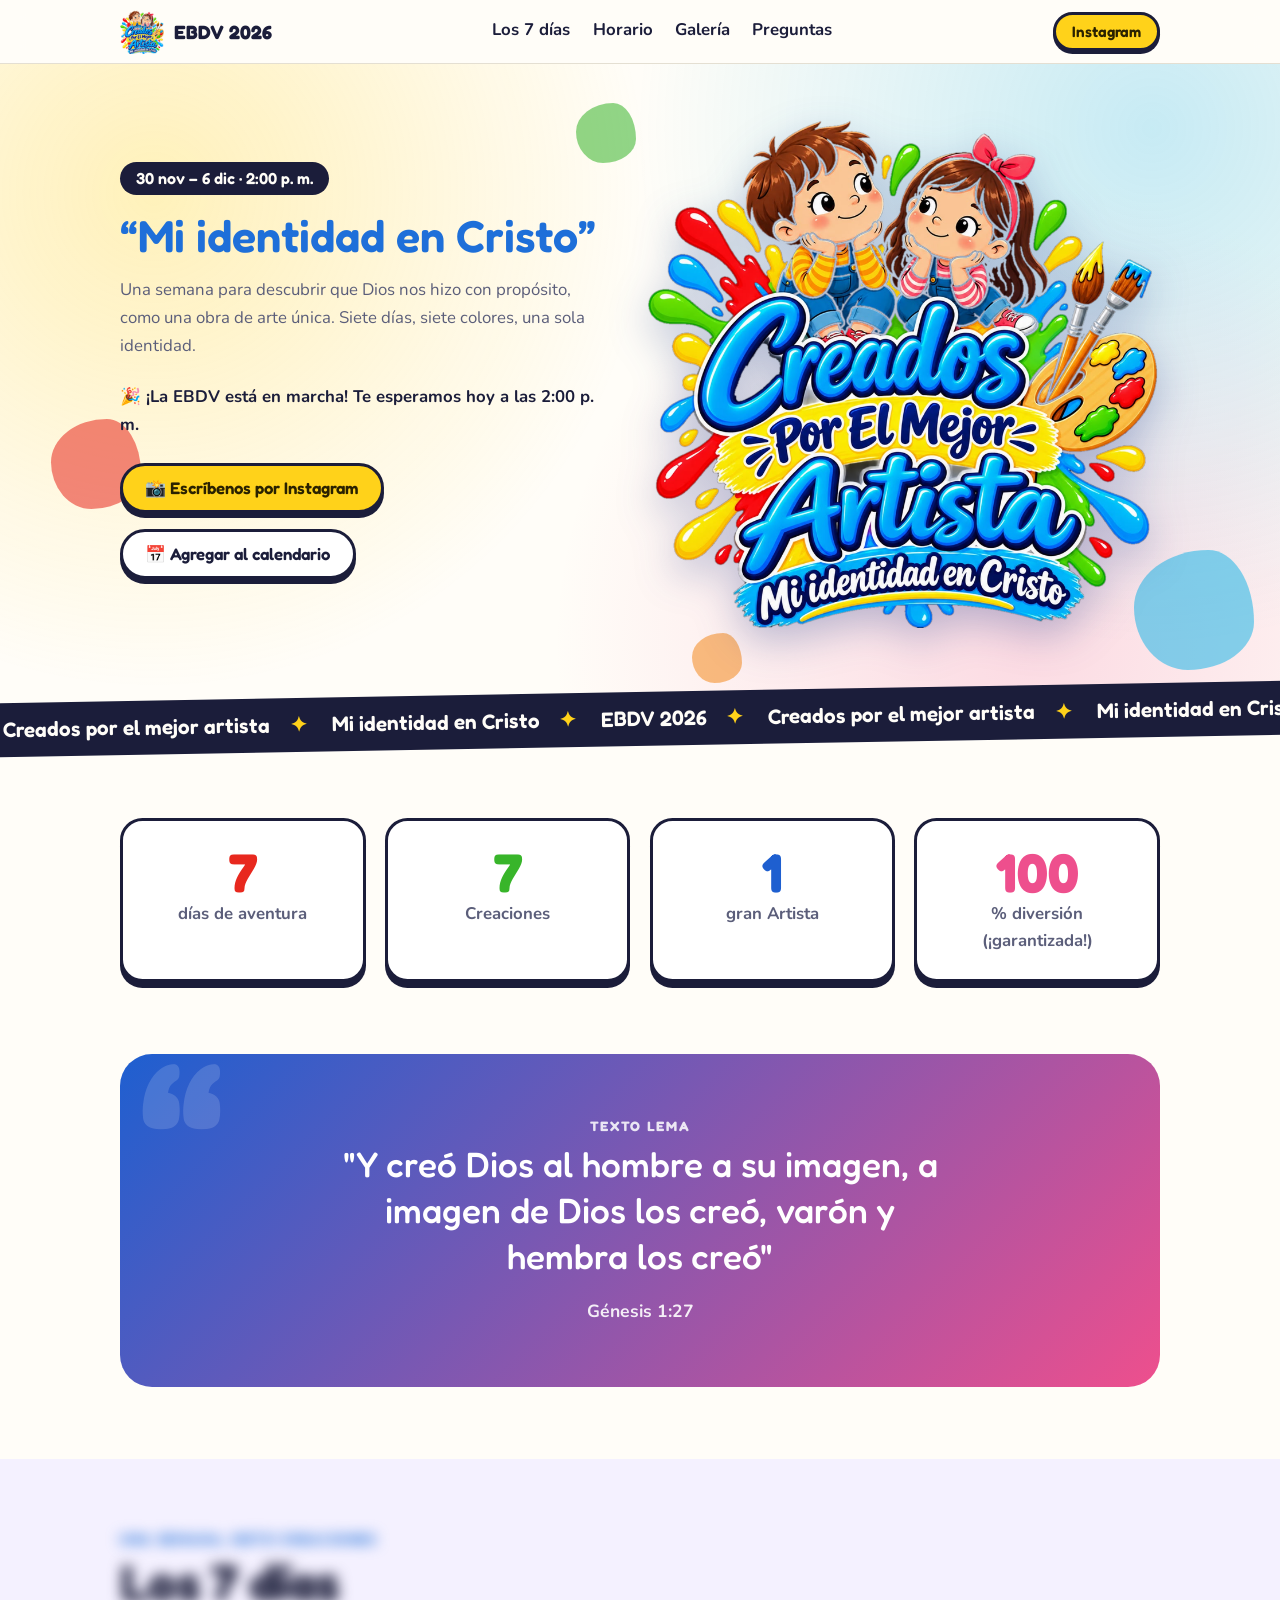
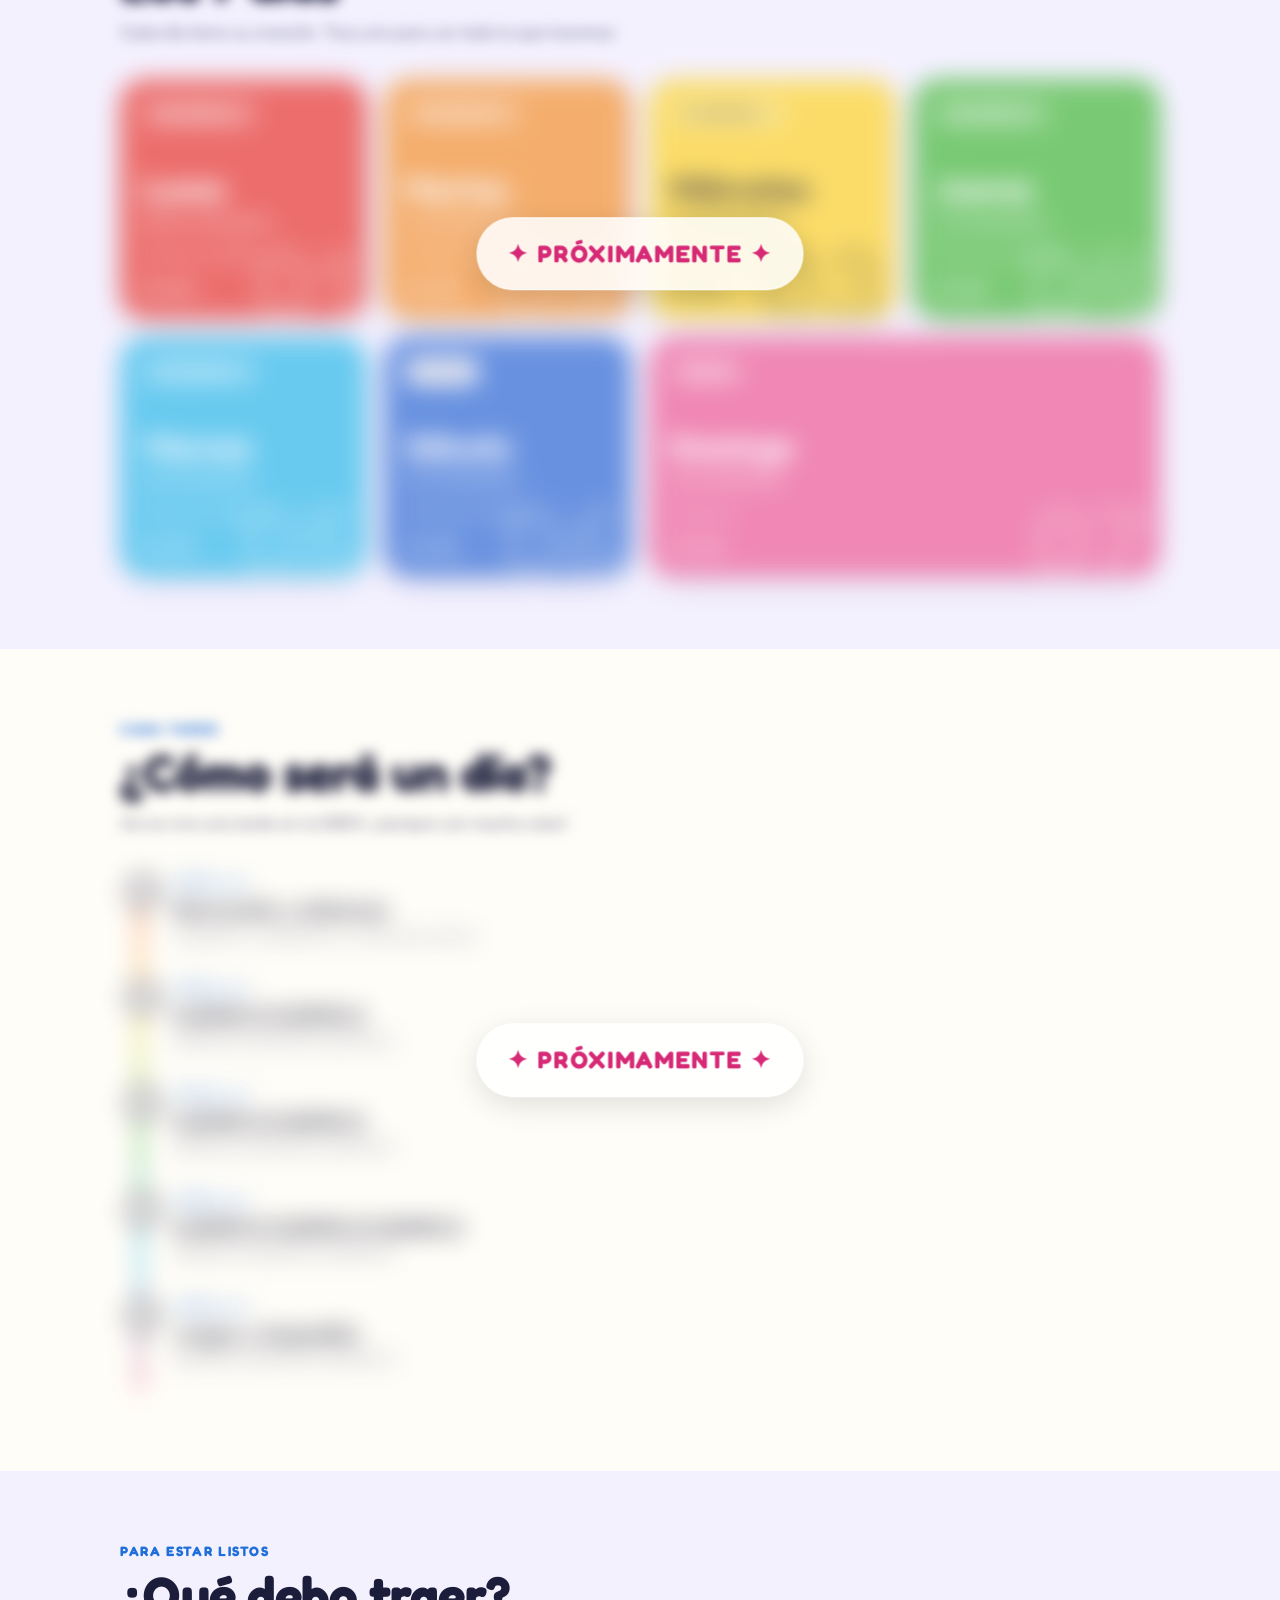
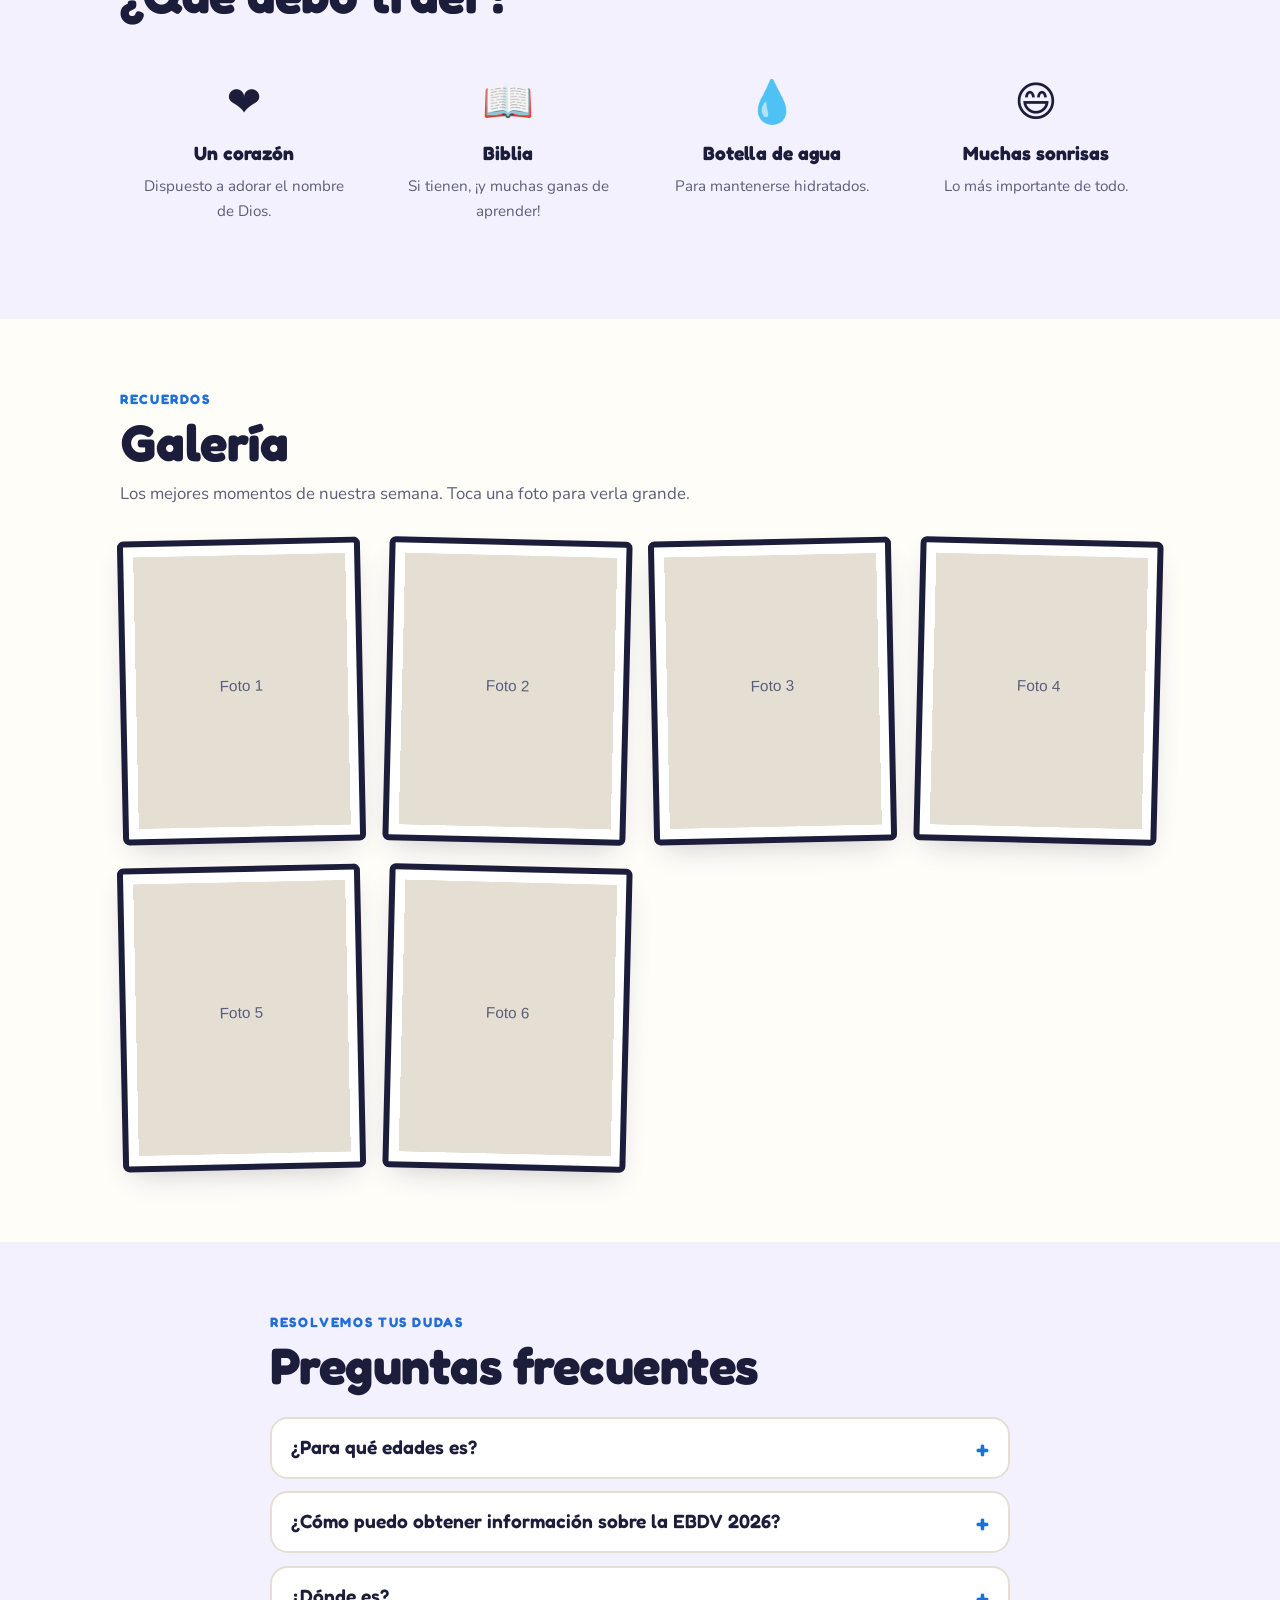
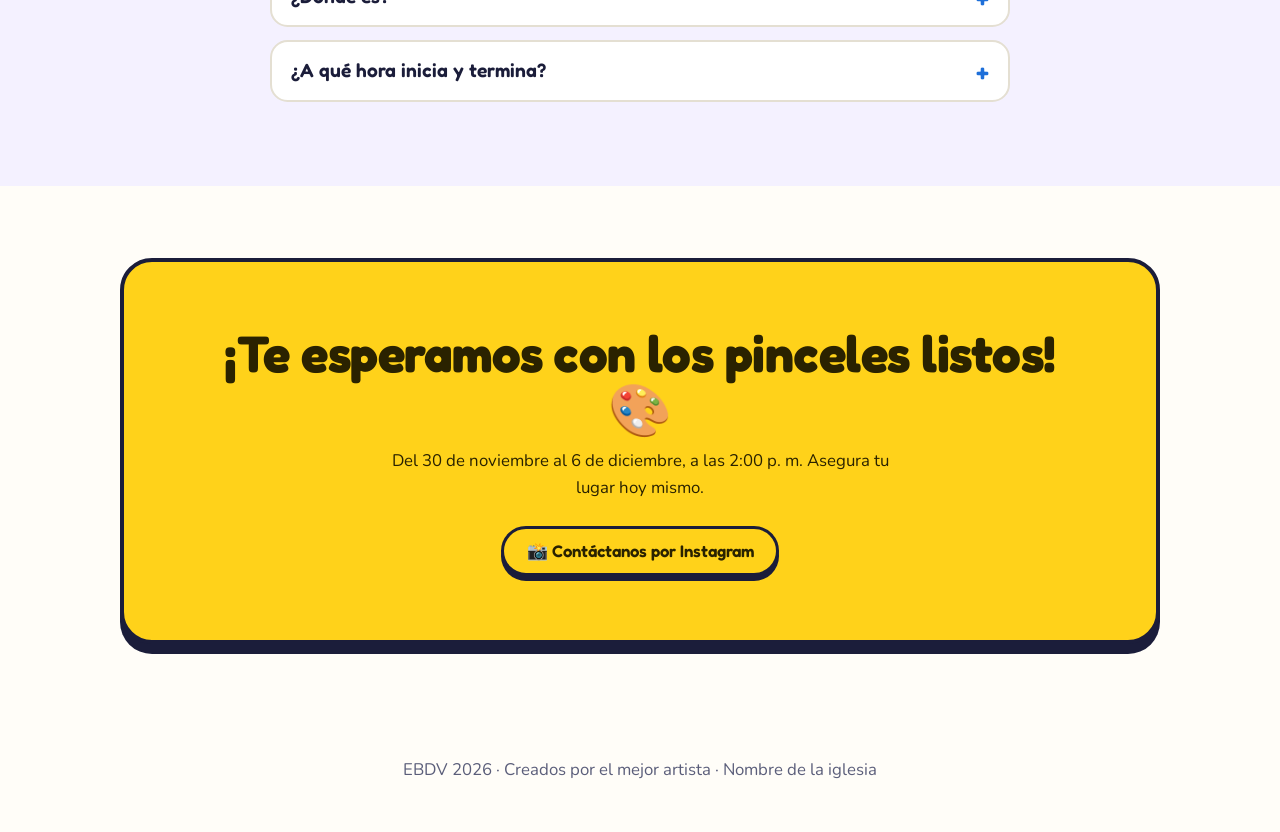
==== index.html @ cb13701d "Add files via upload" ====
<!DOCTYPE html>
<html lang="es">
<head>
<meta charset="utf-8">
<meta name="viewport" content="width=device-width, initial-scale=1">
<title>EBDV 2026 · Creados por el mejor artista · Mi identidad en Cristo</title>
<meta name="description" content="Escuela Bíblica de Vacaciones 2026: del 30 de noviembre al 6 de diciembre, a las 2:00 p. m. Mi identidad en Cristo.">
<meta property="og:title" content="EBDV 2026 · Creados por el mejor artista">
<meta property="og:image" content="imagenes/logo.png">
<link rel="icon" href="imagenes/favicon.png">

<link rel="preconnect" href="https://fonts.googleapis.com">
<link rel="stylesheet" href="https://fonts.googleapis.com/css2?family=Fredoka:wght@500;600;700&family=Nunito:wght@400;700;800&display=swap">
<link rel="stylesheet" href="css/styles.css">
</head>

<body>
<div id="progress"></div>

<header class="top">
  <div class="wrap">
    <a class="brand" href="#inicio">
      <img src="imagenes/favicon.png" alt="">
      EBDV 2026
    </a>

    <nav>
      <a href="#dias">Los 7 días</a>
      <a href="#horario">Horario</a>
      <a href="#galeria">Galería</a>
      <a href="#preguntas">Preguntas</a>
    </nav>

    <a class="btn sm ig"
       href="https://www.instagram.com/jovenes_jehova_jireh_pdc_?utm_source=ig_web_button_share_sheet&bqrl=ZDNlZDc0MzIxNw=="
       target="_blank"
       rel="noopener noreferrer">
       Instagram
    </a>
  </div>
</header>

<main id="inicio">

<section class="hero" style="padding-bottom:5rem">
  <i class="blob b1"></i>
  <i class="blob b2"></i>
  <i class="blob b3"></i>
  <i class="blob b4"></i>

  <div class="wrap hero-grid">
    <img class="logo"
         src="imagenes/logo.png"
         alt="Logo EBDV 2026: Creados por el mejor artista. Mi identidad en Cristo"
         width="520"
         height="520">

    <div>
      <span class="datechip">30 nov – 6 dic · 2:00 p. m.</span>

      <h1 class="solo-lectores">Creados por el mejor artista</h1>

      <p class="slogan">“Mi identidad en Cristo”</p>

      <p class="lead">
        Una semana para descubrir que Dios nos hizo con propósito,
        como una obra de arte única. Siete días, siete colores,
        una sola identidad.
      </p>

      <div class="cd" id="cd" aria-live="polite">
        <div class="box">
          <b data-u="d">0</b>
          <small>Días</small>
        </div>

        <div class="box">
          <b data-u="h">00</b>
          <small>Horas</small>
        </div>

        <div class="box">
          <b data-u="m">00</b>
          <small>Min</small>
        </div>

        <div class="box">
          <b data-u="s">00</b>
          <small>Seg</small>
        </div>

        <p id="cd-msg"></p>
      </div>

      <div class="cta">
        <a class="btn ig"
           href="https://www.instagram.com/jovenes_jehova_jireh_pdc_?utm_source=ig_web_button_share_sheet&bqrl=ZDNlZDc0MzIxNw=="
           target="_blank"
           rel="noopener noreferrer">
           📸 Escríbenos por Instagram
        </a>

        <button class="btn alt" id="btn-ics" type="button">
          📅 Agregar al calendario
        </button>
      </div>
    </div>
  </div>
</section>

<div class="ribbon" aria-hidden="true">
  <div>
    <span>Creados por el mejor artista</span><i>✦</i>
    <span>Mi identidad en Cristo</span><i>✦</i>
    <span>EBDV 2026</span><i>✦</i>
    <span>Creados por el mejor artista</span><i>✦</i>
    <span>Mi identidad en Cristo</span><i>✦</i>
    <span>EBDV 2026</span><i>✦</i>
    <span>Creados por el mejor artista</span><i>✦</i>
    <span>Mi identidad en Cristo</span><i>✦</i>
    <span>EBDV 2026</span><i>✦</i>
  </div>
</div>

<section>
  <div class="wrap">
    <div class="stats">
      <div class="stat rv">
        <b data-count="7">0</b>
        <span>días de aventura</span>
      </div>

      <div class="stat rv" style="--delay:80ms">
        <b data-count="7">0</b>
        <span>Creaciones</span>
      </div>

      <div class="stat rv" style="--delay:160ms">
        <b data-count="1">0</b>
        <span>gran Artista</span>
      </div>

      <div class="stat rv" style="--delay:240ms">
        <b data-count="100">0</b>
        <span>% diversión (¡garantizada!)</span>
      </div>
    </div>
  </div>
</section>

<section style="padding-top:0">
  <div class="wrap">
    <div class="verse rv">
      <p class="eyebrow" style="color:#fff;opacity:.85">Texto Lema</p>

      <blockquote>
        "Y creó Dios al hombre a su imagen, a imagen de Dios los creó,
        varón y hembra los creó"
      </blockquote>

      <cite>Génesis 1:27</cite>
    </div>
  </div>
</section>

<section id="dias" style="background:var(--bg2)">
  <div class="wrap">
    <p class="eyebrow">Una semana, siete creaciones</p>
    <h2>Los 7 días</h2>
    <p class="sub">
      Cada día tiene su creación. Toca uno para ver todo lo que haremos.
    </p>

    <div class="dgrid" id="dias-grid"></div>
  </div>
</section>

<section id="horario">
  <div class="wrap">
    <p class="eyebrow">Cada tarde</p>
    <h2>¿Cómo será un día?</h2>
    <p class="sub">
      Así se vive una tarde en la EBDV, ¡siempre con mucho color!
    </p>

    <ol class="timeline">
      <!-- EJEMPLO: cambia las horas y actividades por las reales -->

      <li class="rv">
        <time>2:00 p. m.</time>
        <b>Bienvenida y alabanza</b>
        <p>Llegamos, saludamos y cantamos juntos.</p>
      </li>

      <li class="rv">
        <time>2:30 p. m.</time>
        <b>EJEMPLO EJEMPLO</b>
        <p>EJEMPLO EJEMPLO EJEMPLO</p>
      </li>

      <li class="rv">
        <time>3:15 p. m.</time>
        <b>EJEMPLO EJEMPLO</b>
        <p>EJEMPLO EJEMPLO EJEMPLO</p>
      </li>

      <li class="rv">
        <time>3:45 p. m.</time>
        <b>EJEMPLO EJEMPLO EJEMPLO</b>
        <p>EJEMPLO EJEMPLO EJEMPLO</p>
      </li>

      <li class="rv">
        <time>4:30 p. m.</time>
        <b>Juegos y despedida</b>
        <p>EJEMPLO EJEMPLO EJEMPLO.</p>
      </li>
    </ol>
  </div>
</section>

<section style="background:var(--bg2)">
  <div class="wrap">
    <p class="eyebrow">Para estar listos</p>
    <h2>¿Qué debo traer?</h2>

    <div class="bring" style="margin-top:1.5rem">

<div class="rv">
  <em>❤️</em>
  <b>Un corazón</b>
  <p>Dispuesto a adorar el nombre de Dios.</p>
</div>


      <div class="rv" style="--delay:80ms">
        <em>📖</em>
        <b>Biblia</b>
        <p>Si tienen, ¡y muchas ganas de aprender!</p>
      </div>

      <div class="rv" style="--delay:160ms">
        <em>💧</em>
        <b>Botella de agua</b>
        <p>Para mantenerse hidratados.</p>
      </div>

      <div class="rv" style="--delay:240ms">
        <em>😄</em>
        <b>Muchas sonrisas</b>
        <p>Lo más importante de todo.</p>
      </div>
    </div>
  </div>
</section>

<section id="galeria">
  <div class="wrap">
    <p class="eyebrow">Recuerdos</p>
    <h2>Galería</h2>
    <p class="sub">
      Los mejores momentos de nuestra semana. Toca una foto para verla grande.
    </p>

    <div class="gallery">
      <figure class="frame">
        <img src="imagenes/foto1.svg" alt="Foto 1 de la EBDV">
      </figure>

      <figure class="frame">
        <img src="imagenes/foto2.svg" alt="Foto 2 de la EBDV">
      </figure>

      <figure class="frame">
        <img src="imagenes/foto3.svg" alt="Foto 3 de la EBDV">
      </figure>

      <figure class="frame">
        <img src="imagenes/foto4.svg" alt="Foto 4 de la EBDV">
      </figure>

      <figure class="frame">
        <img src="imagenes/foto5.svg" alt="Foto 5 de la EBDV">
      </figure>

      <figure class="frame">
        <img src="imagenes/foto6.svg" alt="Foto 6 de la EBDV">
      </figure>
    </div>
  </div>
</section>

<dialog id="lb">
  <img alt="">
</dialog>

<section id="preguntas" style="background:var(--bg2)">
  <div class="wrap" style="max-width:780px">
    <p class="eyebrow">Resolvemos tus dudas</p>
    <h2>Preguntas frecuentes</h2>

    <div style="margin-top:1.5rem">
      <details>
        <summary>¿Para qué edades es?</summary>
        <p>De 4 a 15 años.</p>
      </details>

      <details>
        <summary>¿Cómo puedo obtener información sobre la EBDV 2026?</summary>
        <p>
          Escríbenos a través de nuestro Instagram y con gusto
          resolveremos todas tus dudas.
        </p>
      </details>

      <details>
        <summary>¿Dónde es?</summary>
        <p>
          Sección Ñ Lote 25, Colonia El Milagro,
          Iglesia Puerta del Cielo.
        </p>
      </details>

      <details>
        <summary>¿A qué hora inicia y termina?</summary>
        <p>
          Iniciamos desde las 2:00 p. m. hasta las 5:00 p. m.,
          del lunes 30 de noviembre al domingo 6 de diciembre
          (con clausura el domingo).
        </p>
      </details>
    </div>
  </div>
</section>

<section>
  <div class="wrap">
    <div class="join rv">
      <h2>¡Te esperamos con los pinceles listos! 🎨</h2>

      <p>
        Del 30 de noviembre al 6 de diciembre, a las 2:00 p. m.
        Asegura tu lugar hoy mismo.
      </p>

      <div class="cta">
        <a class="btn ig"
           href="https://www.instagram.com/jovenes_jehova_jireh_pdc_?utm_source=ig_web_button_share_sheet&bqrl=ZDNlZDc0MzIxNw=="
           target="_blank"
           rel="noopener noreferrer">
           📸 Contáctanos por Instagram
        </a>
      </div>
    </div>
  </div>
</section>

</main>

<footer>
  <div class="wrap">
    EBDV 2026 · Creados por el mejor artista ·
    <span data-iglesia>Nombre de la iglesia</span>
  </div>
</footer>

<script src="js/config.js"></script>
<script src="js/main.js"></script>

</body>
</html>
---- css/styles.css ----
:root{--bg:#fffdf8;--bg2:#f4f1ff;--ink:#1b1d3a;--muted:#5b5e7a;--card:#fff;--line:#e4dfd2;--blue:#1e6fd9;
--c1:#e8281e;--c2:#f58a1f;--c3:#ffd21a;--c4:#38b52a;--c5:#1fb6e8;--c6:#1e5fd0;--c7:#ee4f8d;
--shadow:0 12px 30px -12px rgba(27,29,58,.25)}
@media (prefers-color-scheme:dark){:root{--bg:#12142b;--bg2:#1a1d3d;--ink:#f5f2ea;--muted:#b0b3d1;--card:#1e2142;--line:#33376b;--blue:#6aa7ff;--shadow:0 12px 30px -12px #000;color-scheme:dark}}
*{box-sizing:border-box}
html{scroll-behavior:smooth;scroll-padding-top:5rem}
body{margin:0;background:var(--bg);color:var(--ink);font:1.05rem/1.65 Nunito,system-ui,sans-serif;overflow-x:hidden}
h1,h2,h3{font-family:Fredoka,system-ui,sans-serif;line-height:1.08;margin:0}
a{color:inherit}
:focus-visible{outline:3px solid var(--ink);outline-offset:3px}
.wrap{max-width:1080px;margin:0 auto;padding:0 1.25rem}
.sr,.solo-lectores{position:absolute;width:1px;height:1px;overflow:hidden;clip:rect(0 0 0 0)}
section{padding:4.5rem 0}
h2{font-size:clamp(2rem,5.5vw,3.2rem);font-weight:700;letter-spacing:-.01em;margin-bottom:.6rem}
.sub{color:var(--muted);margin:0 0 2rem;max-width:60ch}
.eyebrow{font:700 .85rem Fredoka,sans-serif;letter-spacing:.12em;text-transform:uppercase;color:var(--blue);margin:0 0 .5rem}

/* Barra de progreso + cabecera */
#progress{position:fixed;inset:0 0 auto 0;height:5px;z-index:60;transform-origin:left;transform:scaleX(0);
background:linear-gradient(90deg,var(--c1),var(--c2),var(--c3),var(--c4),var(--c5),var(--c6),var(--c7))}
.top{position:sticky;top:0;z-index:50;background:color-mix(in srgb,var(--bg) 85%,transparent);backdrop-filter:blur(12px);border-bottom:1px solid var(--line)}
.top .wrap{display:flex;align-items:center;justify-content:space-between;gap:1rem;padding-top:.6rem;padding-bottom:.6rem}
.brand{display:flex;align-items:center;gap:.6rem;text-decoration:none;font:700 1.2rem Fredoka,sans-serif}
.brand img{width:44px;height:44px;object-fit:contain}
.top nav{display:flex;gap:1.4rem;font-weight:700}
.top nav a{text-decoration:none;padding:.2rem 0;border-bottom:3px solid transparent}
.top nav a:hover{border-color:var(--c3)}
.btn{display:inline-flex;align-items:center;gap:.5rem;font:600 1.05rem Fredoka,sans-serif;padding:.75rem 1.4rem;border-radius:999px;text-decoration:none;border:3px solid var(--ink);cursor:pointer;transition:transform .2s,box-shadow .2s;background:var(--c3);color:#2a2200;box-shadow:0 5px 0 var(--ink)}
.btn:hover{transform:translateY(-3px);box-shadow:0 8px 0 var(--ink)}
.btn:active{transform:translateY(3px);box-shadow:0 2px 0 var(--ink)}
.btn.alt{background:var(--card);color:var(--ink)}
.btn.wa{background:#25d366;color:#08331a}
.btn.sm{padding:.45rem 1rem;font-size:.95rem;box-shadow:0 3px 0 var(--ink)}

/* Portada */
.hero{position:relative;padding:3rem 0 4rem;overflow:hidden;background:
radial-gradient(circle at 12% 20%,color-mix(in srgb,var(--c3) 28%,transparent),transparent 40%),
radial-gradient(circle at 90% 10%,color-mix(in srgb,var(--c5) 25%,transparent),transparent 40%),
radial-gradient(circle at 80% 90%,color-mix(in srgb,var(--c7) 20%,transparent),transparent 40%)}
.blob{position:absolute;border-radius:62% 38% 55% 45%/48% 60% 40% 52%;opacity:.55;animation:float 9s ease-in-out infinite;z-index:0}
.b1{width:90px;height:90px;background:var(--c1);left:4%;top:55%}
.b2{width:60px;height:60px;background:var(--c4);left:45%;top:6%;animation-delay:-3s}
.b3{width:120px;height:120px;background:var(--c5);right:2%;bottom:6%;animation-delay:-5s}
.b4{width:50px;height:50px;background:var(--c2);right:42%;bottom:4%;animation-delay:-2s}
@keyframes float{50%{transform:translateY(-22px) rotate(12deg)}}
.hero-grid{position:relative;z-index:1;display:grid;grid-template-columns:1fr 1.05fr;gap:2rem;align-items:center}
.logo{width:100%;height:auto;order:2;animation:bob 6s ease-in-out infinite;filter:drop-shadow(0 14px 20px rgba(30,60,140,.3))}
@keyframes bob{50%{transform:translateY(-10px) rotate(-1deg)}}
.datechip{display:inline-block;background:var(--ink);color:var(--bg);font:600 1rem Fredoka,sans-serif;padding:.4rem 1rem;border-radius:999px;margin-bottom:1rem}
.slogan{font:600 clamp(1.8rem,5vw,2.8rem)/1.1 Fredoka,sans-serif;color:var(--blue);margin:0}
.lead{color:var(--muted);max-width:50ch;margin:1rem 0 1.5rem}
.cta{display:flex;gap:1rem;flex-wrap:wrap;margin-top:1.5rem}

/* Cuenta regresiva */
.cd{display:grid;grid-template-columns:repeat(4,minmax(0,5.2rem));gap:.7rem}
.cd .box{border-radius:1rem;padding:.7rem .2rem .5rem;text-align:center;color:#fff;box-shadow:var(--shadow)}
.cd .box:nth-child(1){background:var(--c1)}.cd .box:nth-child(2){background:var(--c2)}.cd .box:nth-child(3){background:var(--c4)}.cd .box:nth-child(4){background:var(--c6)}
.cd b{display:block;font:700 2.2rem/1 Fredoka,sans-serif}
.cd small{font-weight:700;font-size:.72rem;letter-spacing:.06em;text-transform:uppercase;opacity:.9}
.pop{animation:pop .35s}
@keyframes pop{40%{transform:scale(1.18)}}
.cd.fin .box{display:none}
.cd.fin{display:block}
#cd-msg{margin:.7rem 0 0;font-weight:700;grid-column:1/-1}

/* Cinta de colores */
.ribbon{background:var(--ink);color:var(--bg);overflow:hidden;white-space:nowrap;padding:.9rem 0;font:600 1.3rem Fredoka,sans-serif;transform:rotate(-1deg);margin:-1rem -1rem 0}
.ribbon div{display:inline-block;animation:slide 28s linear infinite}
.ribbon span{margin:0 1.2rem}.ribbon i{font-style:normal;color:var(--c3)}
@keyframes slide{to{transform:translateX(-50%)}}

/* Números */
.stats{display:grid;grid-template-columns:repeat(auto-fit,minmax(160px,1fr));gap:1.2rem;text-align:center}
.stat{background:var(--card);border:3px solid var(--ink);border-radius:1.4rem;padding:1.5rem 1rem;box-shadow:0 6px 0 var(--ink)}
.stat b{display:block;font:700 3.4rem/1 Fredoka,sans-serif}
.stat:nth-child(1) b{color:var(--c1)}.stat:nth-child(2) b{color:var(--c4)}.stat:nth-child(3) b{color:var(--c6)}.stat:nth-child(4) b{color:var(--c7)}
.stat span{color:var(--muted);font-weight:700}

/* Versículo */
.verse{background:linear-gradient(135deg,var(--c6),var(--c7));color:#fff;border-radius:2rem;padding:clamp(2rem,6vw,4rem);text-align:center;position:relative;overflow:hidden}
.verse::before{content:"“";position:absolute;left:1.2rem;top:-1.5rem;font:700 12rem/1 Fredoka,sans-serif;opacity:.15}
.verse blockquote{margin:0;font:500 clamp(1.4rem,3.6vw,2.2rem)/1.3 Fredoka,sans-serif;max-width:30ch;margin-inline:auto}
.verse cite{display:block;margin-top:1.2rem;font:700 1.1rem Nunito,sans-serif;font-style:normal;opacity:.9}

/* Tarjetas de días */
.dgrid{display:grid;grid-template-columns:repeat(4,1fr);gap:1.1rem}
.dcard{position:relative;display:flex;flex-direction:column;min-height:15rem;background:var(--dia);color:#fff;border-radius:1.6rem;padding:1.3rem;text-decoration:none;overflow:hidden;transition:transform .25s,box-shadow .25s;box-shadow:var(--shadow)}
.dcard.dark{color:#2a2200}
.dcard:hover{transform:translateY(-8px) rotate(-1deg);box-shadow:0 22px 34px -14px rgba(0,0,0,.4)}
.dcard:nth-child(7){grid-column:span 2}
.dnum{position:absolute;right:.6rem;bottom:-1.2rem;font:700 7rem/1 Fredoka,sans-serif;opacity:.18}
.chip{align-self:flex-start;background:rgba(255,255,255,.28);padding:.15rem .8rem;border-radius:999px;font-weight:700;font-size:.85rem}
.dcard.hoy .chip{background:#fff;color:#1b1d3a;animation:pulse 1.6s infinite}
@keyframes pulse{50%{box-shadow:0 0 0 8px rgba(255,255,255,.35)}}
.dcard h3{font-size:2rem;margin-top:auto}
.dfecha{margin:.1rem 0;font-weight:700;opacity:.95}
.dtema{margin:.2rem 0 .6rem;opacity:.9}
.ver{font:600 1rem Fredoka,sans-serif}

/* Horario */
.timeline{list-style:none;margin:0;padding:0;position:relative;max-width:700px}
.timeline::before{content:"";position:absolute;left:1.05rem;top:.5rem;bottom:.5rem;width:6px;border-radius:6px;background:linear-gradient(var(--c1),var(--c3),var(--c4),var(--c5),var(--c7))}
.timeline li{position:relative;padding:0 0 1.6rem 3.4rem}
.timeline li::before{content:"";position:absolute;left:.4rem;top:.35rem;width:1.5rem;height:1.5rem;border-radius:50%;background:var(--bg);border:5px solid var(--ink)}
.timeline b{font:700 1.3rem Fredoka,sans-serif;display:block}
.timeline time{color:var(--blue);font-weight:800}
.timeline p{margin:0;color:var(--muted)}

/* Qué traer */
.bring{display:grid;grid-template-columns:repeat(auto-fit,minmax(200px,1fr));gap:1rem}
.bring div{background:var(--bg2);border-radius:1.4rem;padding:1.4rem;text-align:center}
.bring em{font-size:2.6rem;font-style:normal;display:block}
.bring b{font-family:Fredoka,sans-serif;font-size:1.2rem}
.bring p{margin:.3rem 0 0;color:var(--muted);font-size:.95rem}

/* Galería */
.gallery{display:grid;grid-template-columns:repeat(auto-fill,minmax(230px,1fr));gap:1.4rem}
.frame{background:var(--card);border:6px solid var(--ink);border-radius:.4rem;padding:.6rem;aspect-ratio:4/5;display:flex;margin:0;box-shadow:var(--shadow);transition:transform .25s}
.frame img{width:100%;height:100%;object-fit:cover;display:block;cursor:zoom-in}
.frame:nth-child(even){transform:rotate(1.4deg)}.frame:nth-child(odd){transform:rotate(-1.2deg)}
.frame:hover{transform:rotate(0) scale(1.05)}
dialog{border:0;background:transparent;padding:0;max-width:92vw;max-height:92vh}
dialog::backdrop{background:rgba(10,10,30,.85)}
dialog img{max-width:92vw;max-height:88vh;border:8px solid #fff;border-radius:.4rem}

/* Preguntas */
details{background:var(--card);border:2px solid var(--line);border-radius:1.1rem;margin-bottom:.8rem;padding:0 1.2rem}
details[open]{border-color:var(--ink)}
summary{cursor:pointer;font:600 1.2rem Fredoka,sans-serif;padding:1rem 0;list-style:none;display:flex;justify-content:space-between;gap:1rem}
summary::after{content:"+";font-size:1.6rem;line-height:1;color:var(--blue)}
details[open] summary::after{content:"–"}
details p{margin:0 0 1rem;color:var(--muted)}

/* Cierre / inscripción */
.join{background:var(--c3);color:#2a2200;border-radius:2rem;padding:clamp(2rem,6vw,4rem);text-align:center;border:4px solid var(--ink);box-shadow:0 10px 0 var(--ink)}
.join h2{color:#2a2200}
.join .cta{justify-content:center}
.join p{max-width:50ch;margin:0 auto}
footer{padding:2.5rem 0 3rem;text-align:center;color:var(--muted)}

/* Página de cada día */
.dia-hero{background:var(--dia);color:#fff;padding:1.5rem 0 4rem;position:relative;overflow:hidden}
.dia-hero.dark{color:#2a2200}
.dia-hero::after{content:"";position:absolute;right:-60px;bottom:-80px;width:280px;height:280px;border-radius:62% 38% 55% 45%/48% 60% 40% 52%;background:rgba(255,255,255,.2);animation:float 9s ease-in-out infinite}
.dia-hero .wrap{position:relative;z-index:1}
.volver{display:inline-block;margin-bottom:1.5rem;font-weight:800;text-decoration:none;border-bottom:3px solid currentColor}
.dia-hero .num{margin:0 0 .4rem;font-weight:800;letter-spacing:.06em;text-transform:uppercase}
.dia-hero h1{font-size:clamp(2.6rem,9vw,5.5rem);font-weight:700;letter-spacing:-.02em}
.dia-hero .meta{display:flex;gap:.8rem;flex-wrap:wrap;align-items:center;margin:1rem 0}
.dia-hero .chip{background:rgba(255,255,255,.3);font-size:1rem}
.dia-hero .verso{margin:1rem 0 0;max-width:46ch;font:500 1.4rem/1.35 Fredoka,sans-serif}
.dots{display:flex;gap:.6rem;justify-content:center;padding:1.2rem 0}
.dots a{width:2.1rem;height:2.1rem;border-radius:50%;border:3px solid var(--ink);transition:transform .2s}
.dots a:hover{transform:scale(1.2)}
.dots a.on{transform:scale(1.35);box-shadow:0 0 0 4px var(--bg),0 0 0 7px var(--ink)}
.bloques{display:grid;grid-template-columns:repeat(auto-fit,minmax(290px,1fr));gap:1.3rem}
.bloque{background:var(--card);border:1px solid var(--line);border-top:10px solid var(--dia);border-radius:1.2rem;padding:1.5rem;box-shadow:var(--shadow)}
.bloque h3{font-size:1.5rem;margin-bottom:.5rem}
.bloque p{margin:0;color:var(--muted)}
.nav-dias{display:flex;justify-content:space-between;gap:1rem;flex-wrap:wrap;padding:1rem 0 3rem}

/* Animación al hacer scroll */
.rv{opacity:0;transform:translateY(30px);transition:opacity .7s var(--delay,0ms),transform .7s var(--delay,0ms)}
.rv.in{opacity:1;transform:none}
.dcard.rv.in:hover{transform:translateY(-8px) rotate(-1deg)}

@media(max-width:900px){.dgrid{grid-template-columns:repeat(2,1fr)}.dcard:nth-child(7){grid-column:span 2}}
@media(max-width:800px){.hero-grid{grid-template-columns:1fr}.logo{order:0;max-width:400px;margin:0 auto}.top nav{display:none}}
@media(max-width:480px){.dgrid{grid-template-columns:1fr}.dcard:nth-child(7){grid-column:auto}.dcard{min-height:12rem}.cd b{font-size:1.8rem}}
@media(prefers-reduced-motion:reduce){*,*::before,*::after{animation:none!important;transition:none!important;scroll-behavior:auto!important}.rv{opacity:1;transform:none}}
.nav-dias a{font:600 1.05rem Fredoka,sans-serif;padding:.8rem 1.3rem;border:3px solid var(--ink);border-radius:999px;text-decoration:none;display:inline-block;transition:background .2s,color .2s}
.nav-dias a:hover{background:var(--ink);color:var(--bg)}


/* =====================================
   SECCIONES CON EFECTO BLUR / BLOQUEADO
===================================== */

/* Los 7 días */
#dias .dgrid {
  filter: blur(12px);
  opacity: .65;
  pointer-events: none;
  user-select: none;
}

/* Cada tarde */
#horario .timeline {
  filter: blur(12px);
  opacity: .65;
  pointer-events: none;
  user-select: none;
}

/* Texto y contenido de las secciones */
#dias .eyebrow,
#dias h2,
#dias .sub,
#horario .eyebrow,
#horario h2,
#horario .sub {
  filter: blur(7px);
}

/* Mensaje visual de contenido próximamente */
#dias .wrap,
#horario .wrap {
  position: relative;
}

/* =====================================
   FIN DEL EFECTO BLUR
===================================== */

/* =====================================
   CONTENIDO PRÓXIMAMENTE
===================================== */

#dias .wrap,
#horario .wrap {
  position: relative;
}

/* Ocultar visualmente los títulos originales */
#dias .eyebrow,
#dias h2,
#dias .sub,
#horario .eyebrow,
#horario h2,
#horario .sub {
  filter: blur(7px);
}

/* Capa de próximamente */
#dias .wrap::after,
#horario .wrap::after {
  content: "✦ PRÓXIMAMENTE ✦";
  position: absolute;
  top: 50%;
  left: 50%;
  transform: translate(-50%, -50%);
  z-index: 10;

  padding: 16px 30px;
  border-radius: 50px;

  background: rgba(255, 255, 255, .85);
  backdrop-filter: blur(12px);
  -webkit-backdrop-filter: blur(12px);

  border: 1px solid rgba(255, 255, 255, .7);
  box-shadow: 0 8px 30px rgba(0, 0, 0, .12);

  color: #d62976;
  font-family: 'Fredoka', sans-serif;
  font-size: clamp(16px, 3vw, 24px);
  font-weight: 700;
  letter-spacing: 2px;
  white-space: nowrap;

  pointer-events: none;
}

/* Mantener el contenido bloqueado */
#dias .dgrid,
#horario .timeline {
  filter: blur(12px);
  opacity: .65;
  pointer-events: none;
  user-select: none;
}
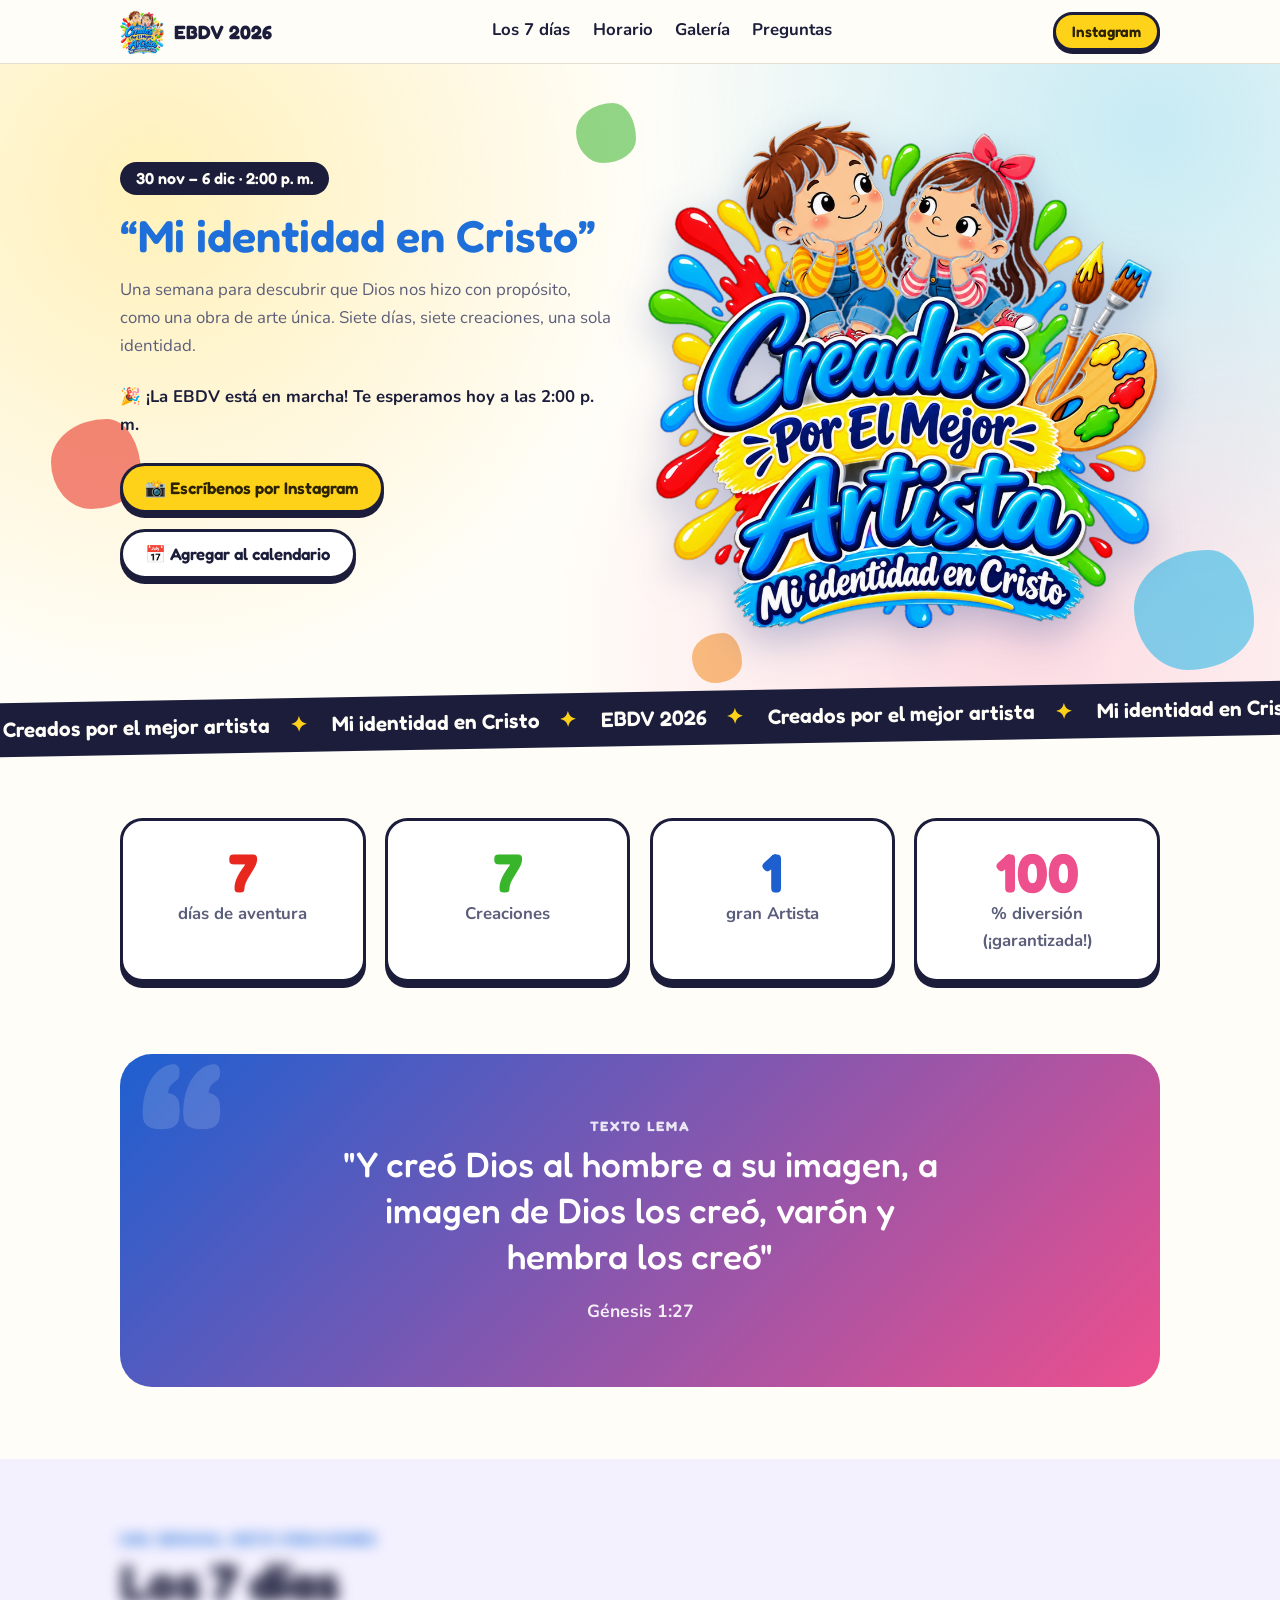
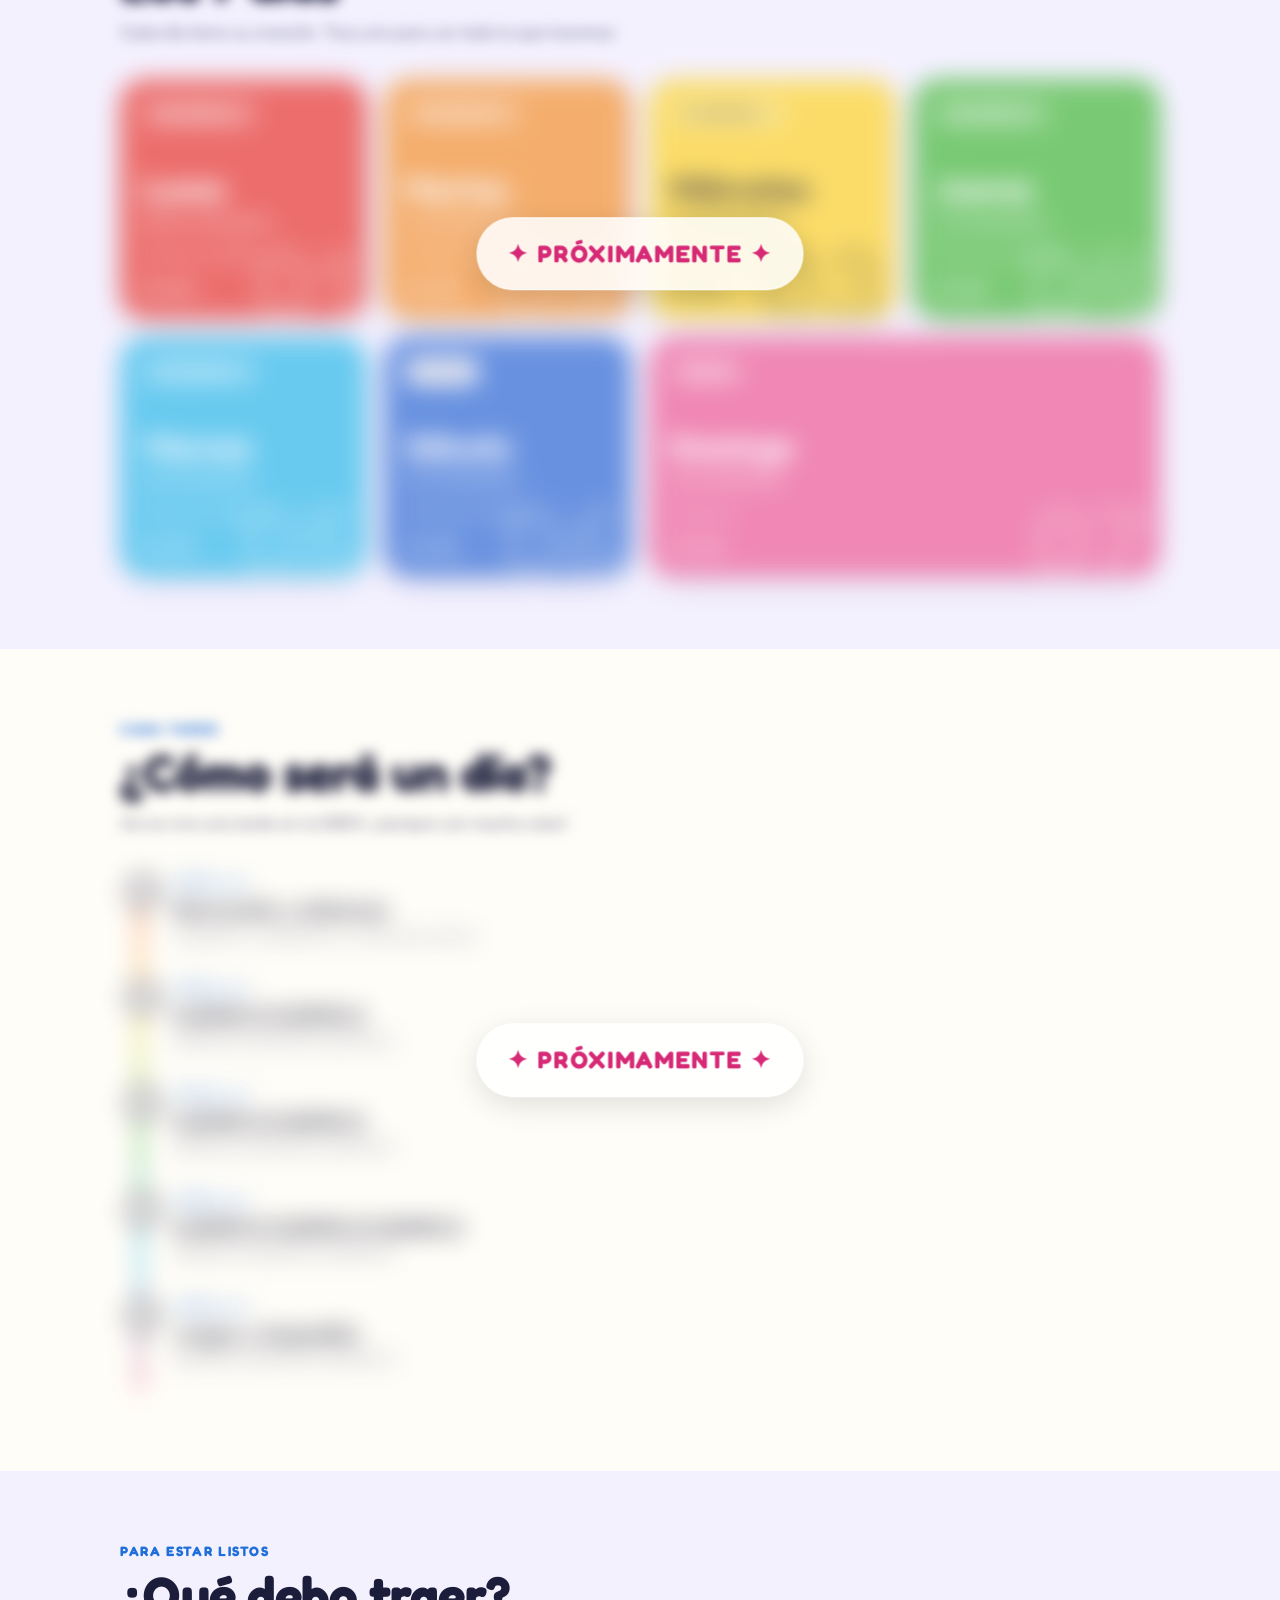
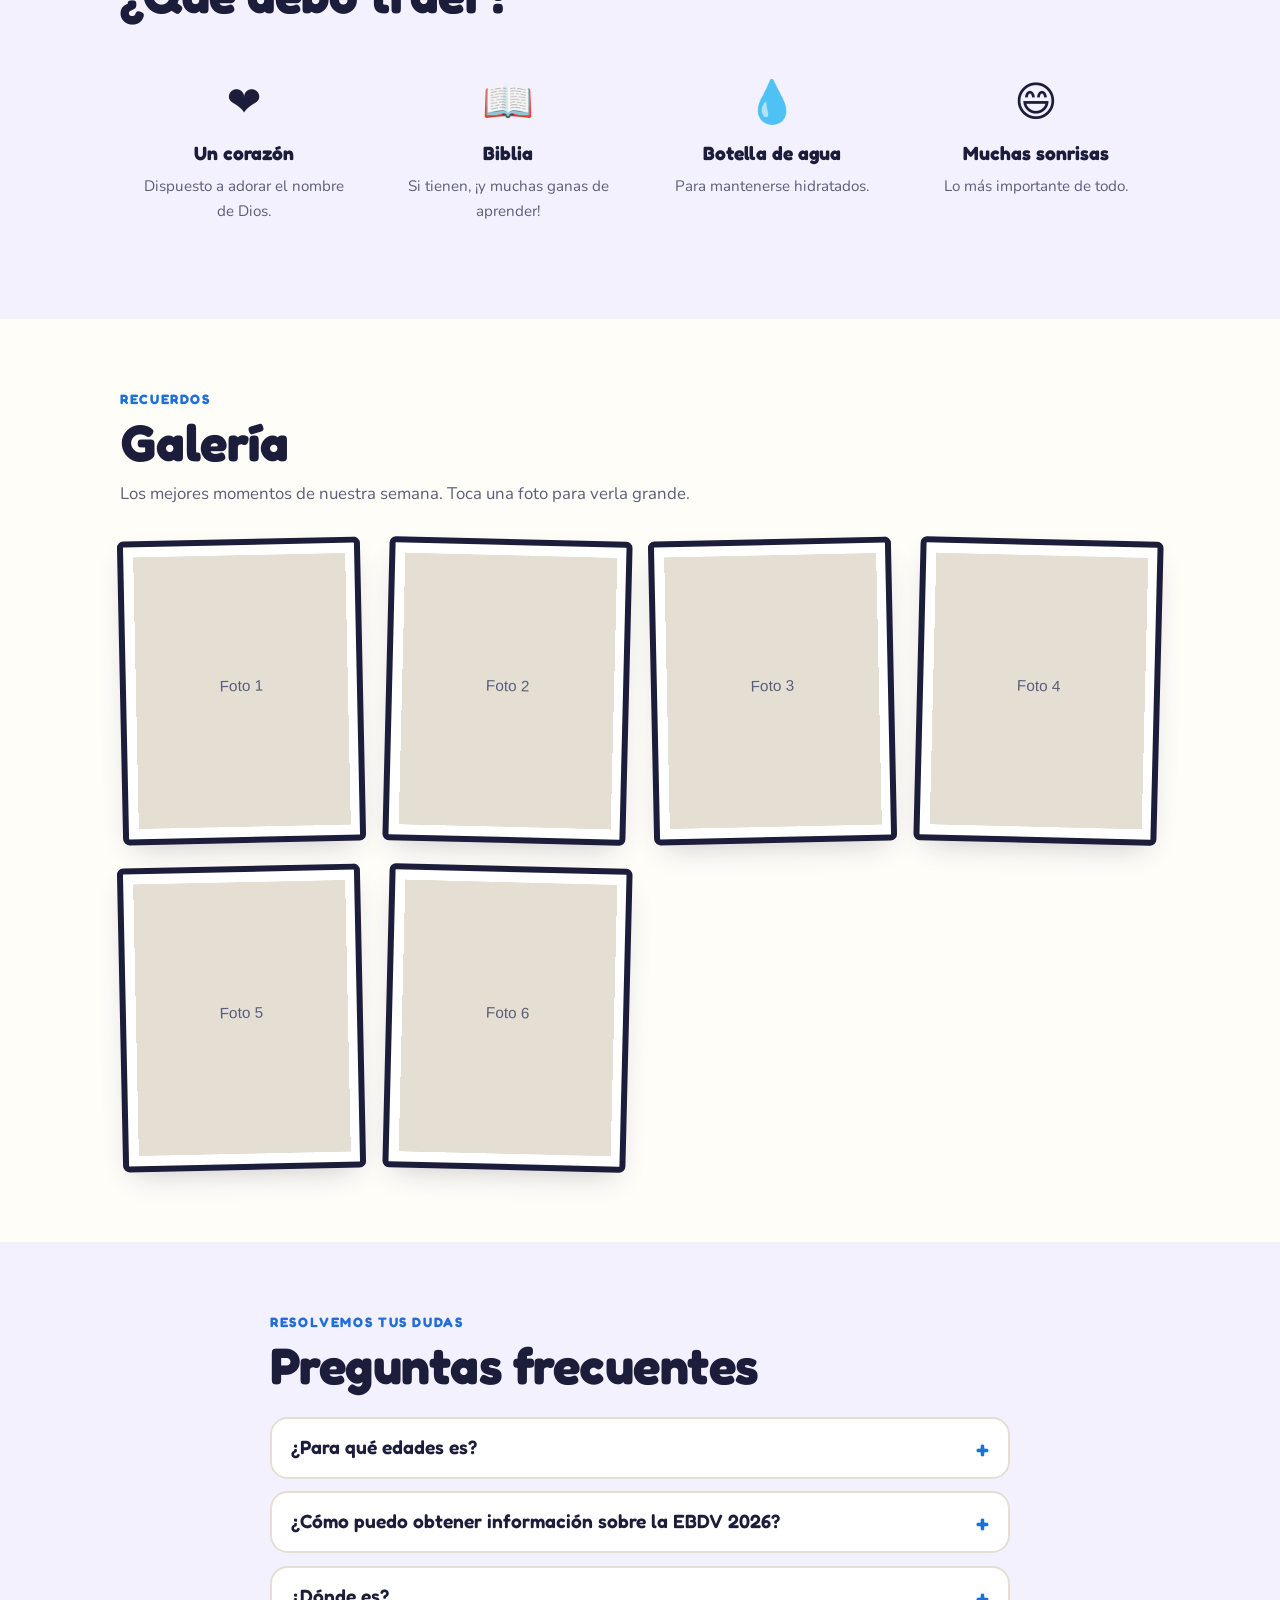
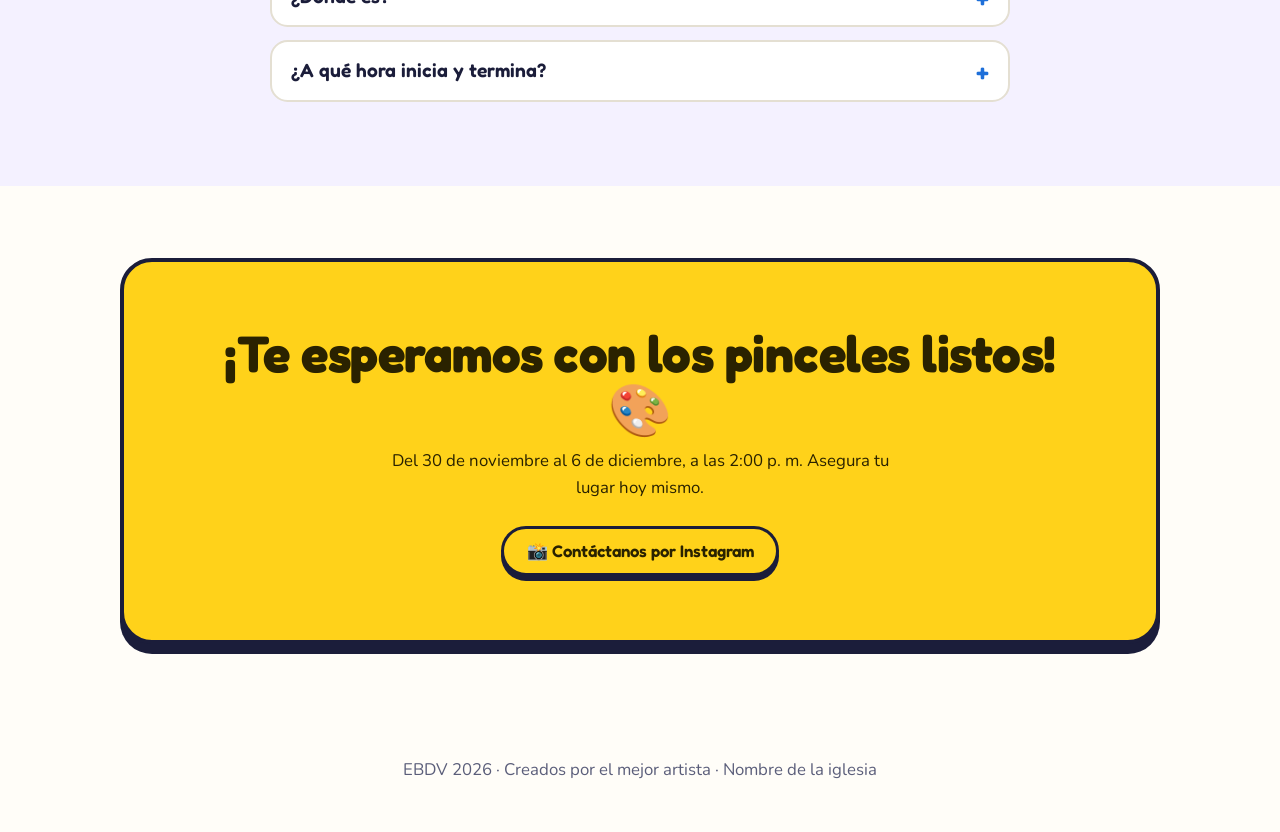
==== commit db925d9a: "Add files via upload" ====
--- a/index.html
+++ b/index.html
@@ -65,7 +65,7 @@
 
       <p class="lead">
         Una semana para descubrir que Dios nos hizo con propósito,
-        como una obra de arte única. Siete días, siete colores,
+        como una obra de arte única. Siete días, siete creaciones,
         una sola identidad.
       </p>
 
